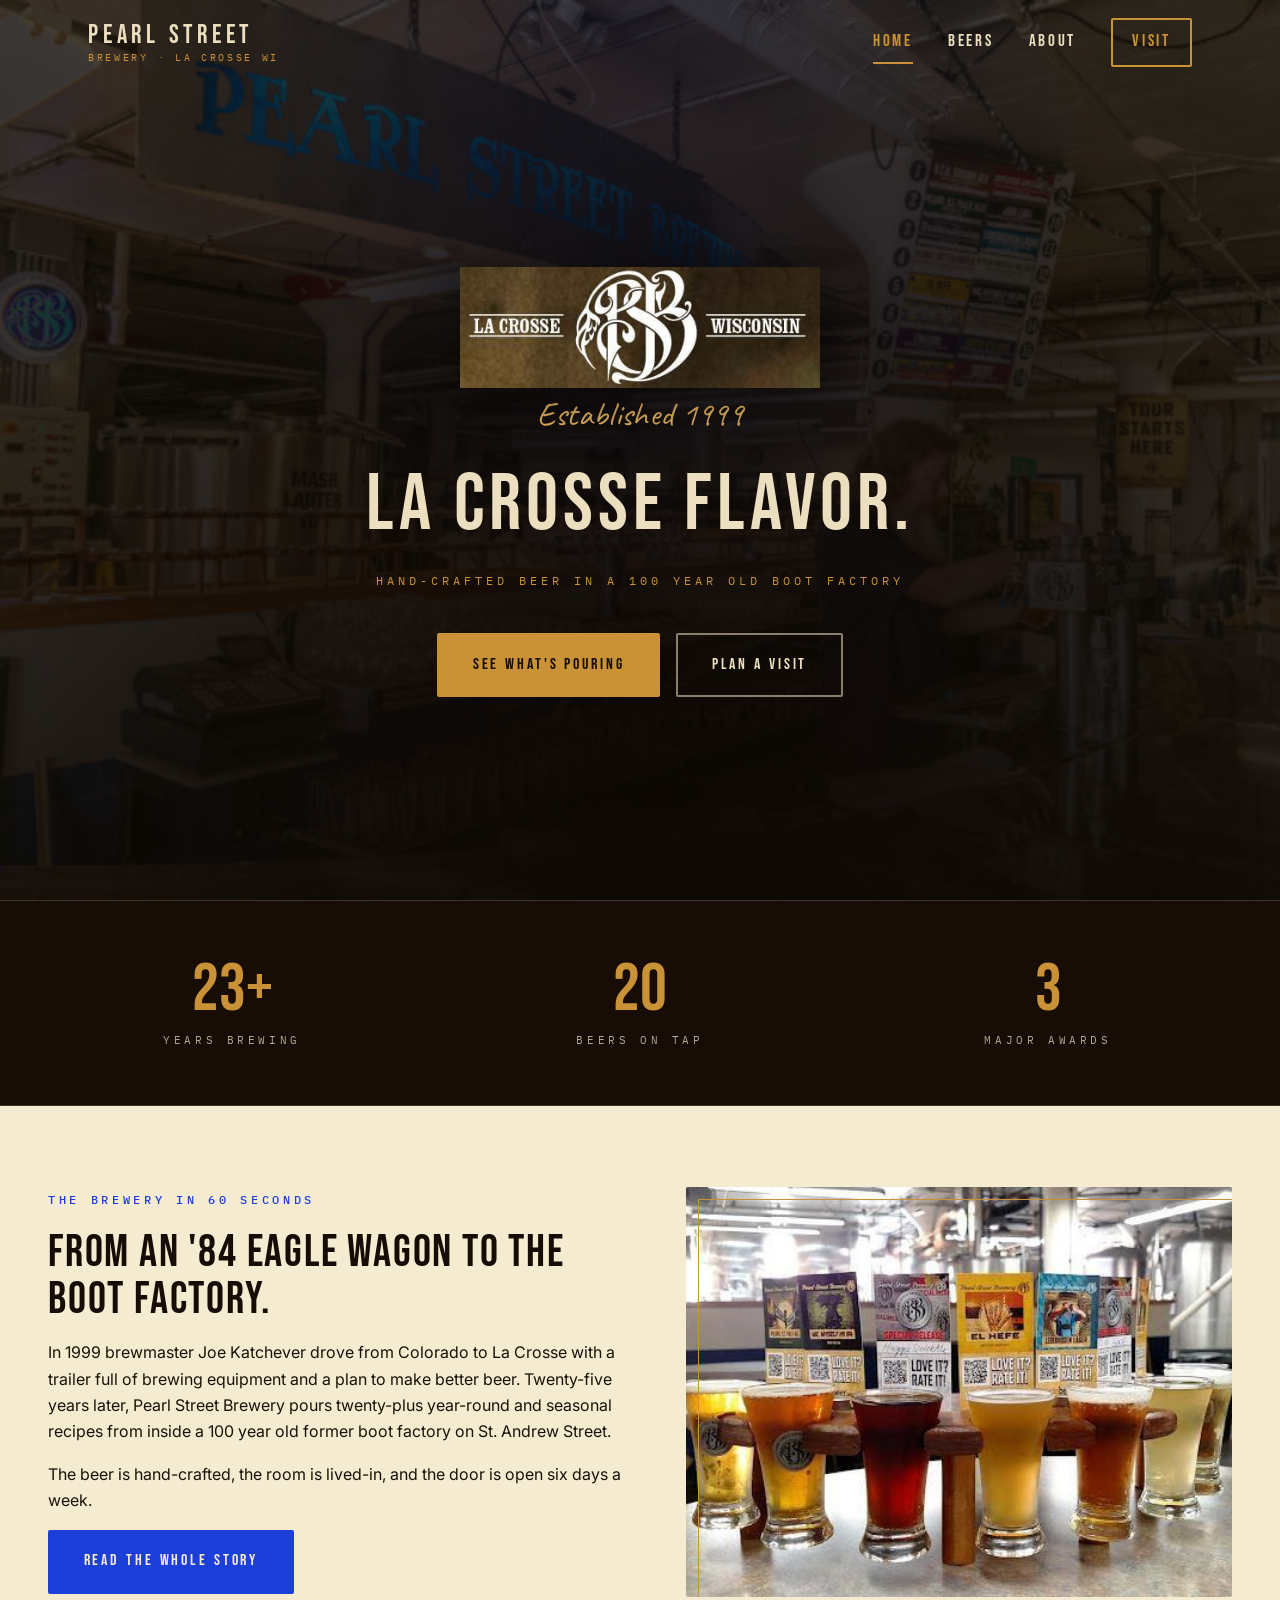
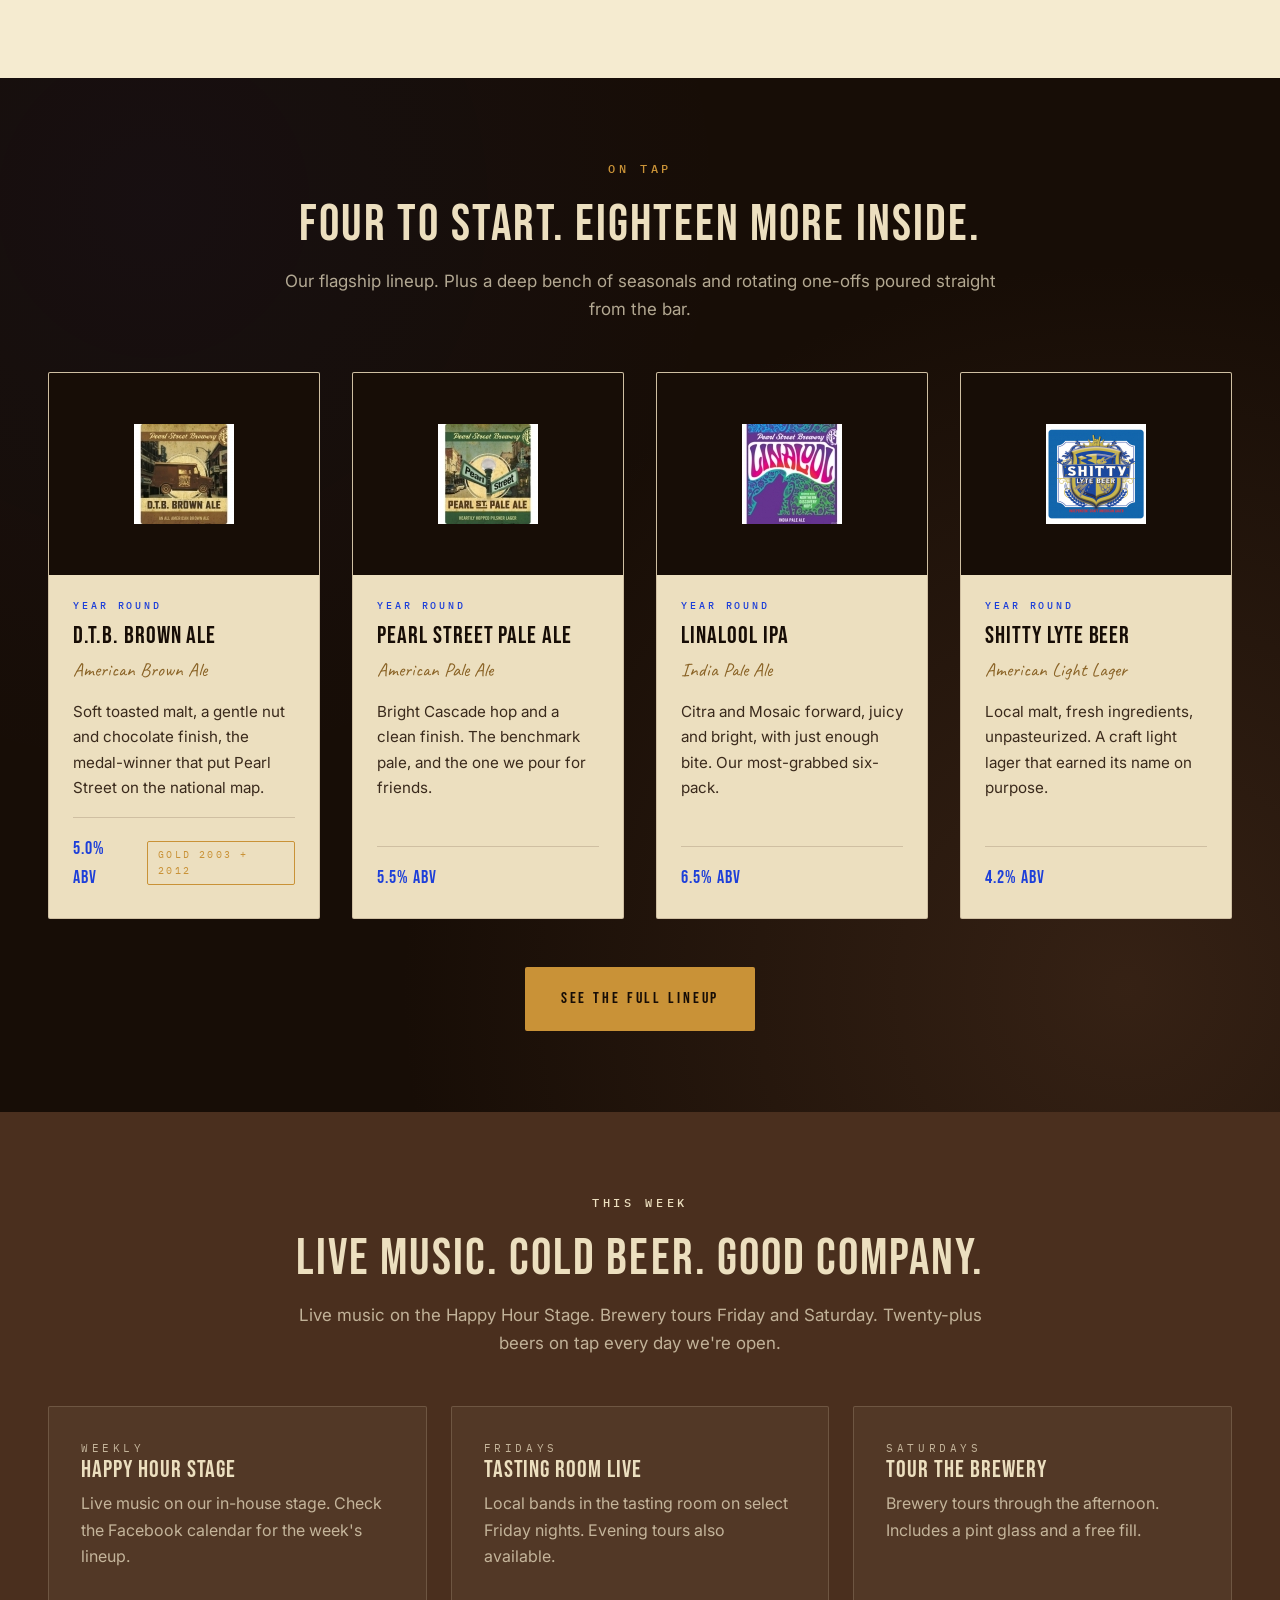
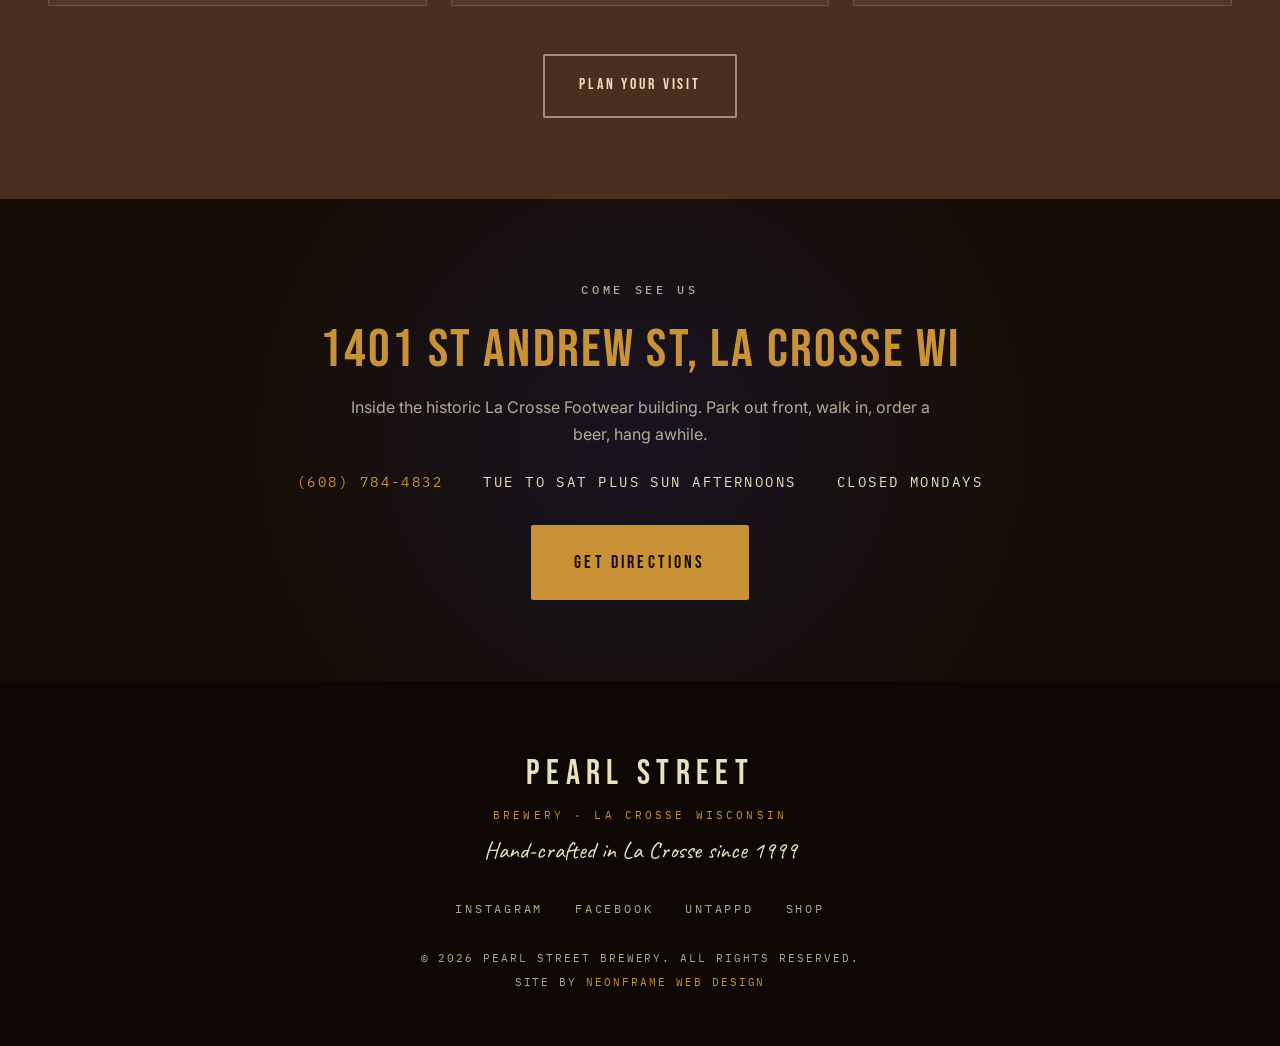
==== index.html @ a23fe626 "Initial commit: Pearl Street Brewery spec site Four page static site (Home, Beers, Visit, About) for" ====
<!DOCTYPE html>
<html lang="en">
<head>
<meta charset="UTF-8">
<meta name="viewport" content="width=device-width, initial-scale=1.0">
<title>Pearl Street Brewery, La Crosse Wisconsin Since 1999</title>
<meta name="description" content="Pearl Street Brewery in La Crosse, Wisconsin. Twenty-plus hand-crafted beers on tap inside a 100 year old boot factory. Tasting room open six days a week.">
<link rel="icon" type="image/jpeg" href="images/logo.jpg">
<link rel="preconnect" href="https://fonts.googleapis.com">
<link rel="preconnect" href="https://fonts.gstatic.com" crossorigin>
<link href="https://fonts.googleapis.com/css2?family=Bebas+Neue&family=Inter:wght@400;500;600;700&family=Caveat:wght@500;700&family=IBM+Plex+Mono:wght@400;500&display=swap" rel="stylesheet">
<link rel="stylesheet" href="style.css">
</head>
<body class="is-home">

<header class="nav" id="nav">
  <div class="nav__inner">
    <a href="index.html" class="nav__brand" aria-label="Pearl Street Brewery home">
      <span class="nav__wordmark">PEARL STREET</span>
      <span class="nav__tag">Brewery &middot; La Crosse WI</span>
    </a>
    <nav class="nav__links" id="navLinks">
      <a href="index.html" class="active">Home</a>
      <a href="beers.html">Beers</a>
      <a href="about.html">About</a>
      <a href="visit.html" class="nav__cta">Visit</a>
    </nav>
    <button class="nav__burger" id="navBurger" aria-label="Open menu" aria-expanded="false">
      <span></span><span></span><span></span>
    </button>
  </div>
</header>

<main>

<section class="hero" id="hero">
  <div class="hero__bg" style="background-image: url('images/exterior_boot_factory.jpg')" aria-hidden="true"></div>
  <div class="hero__inner">
    <div class="hero__brand">
      <img src="images/logo.jpg" alt="Pearl Street Brewery logo, La Crosse Wisconsin" class="hero__logo">
      <p class="hero__est script">Established 1999</p>
    </div>
    <h1 class="hero__headline">La Crosse Flavor.</h1>
    <p class="hero__sub">Hand-crafted beer in a 100 year old boot factory</p>
    <div class="hero__cta">
      <a href="beers.html" class="btn btn--amber">See What's Pouring</a>
      <a href="visit.html" class="btn btn--ghost">Plan a Visit</a>
    </div>
  </div>
</section>

<section class="stats">
  <div class="stats__inner">
    <div>
      <div class="stat__num" data-count="25" data-suffix="+">0</div>
      <p class="stat__label">Years Brewing</p>
    </div>
    <div>
      <div class="stat__num" data-count="22" data-suffix="">0</div>
      <p class="stat__label">Beers on Tap</p>
    </div>
    <div>
      <div class="stat__num" data-count="3" data-suffix="">0</div>
      <p class="stat__label">Major Awards</p>
    </div>
  </div>
</section>

<section class="section section--cream rise" id="story-teaser">
  <div class="section__inner">
    <div class="story">
      <div class="story__copy">
        <p class="eyebrow">The Brewery in 60 Seconds</p>
        <h2>From an '84 Eagle Wagon to the boot factory.</h2>
        <p>In 1999 brewmaster Joe Katchever drove from Colorado to La Crosse with a trailer full of brewing equipment and a plan to make better beer. Twenty-five years later, Pearl Street Brewery pours twenty-plus year-round and seasonal recipes from inside a 100 year old former boot factory on St. Andrew Street.</p>
        <p>The beer is hand-crafted, the room is lived-in, and the door is open six days a week.</p>
        <a href="about.html" class="btn btn--cobalt">Read the Whole Story</a>
      </div>
      <div class="story__photo">
        <img src="images/interior_taproom_3.jpg" alt="Inside the Pearl Street Brewery taproom" loading="lazy">
      </div>
    </div>
  </div>
</section>

<section class="section section--leather rise" id="featured-beers">
  <div class="section__inner">
    <div class="section__head">
      <p class="eyebrow eyebrow--amber">On Tap</p>
      <h2>Four to start. Eighteen more inside.</h2>
      <p class="section__lede">Our flagship lineup. Plus a deep bench of seasonals and rotating one-offs poured straight from the bar.</p>
    </div>
    <div class="beer-flight">

      <article class="beer">
        <div class="beer__img"><img src="images/beer_dtb_brown_ale.jpeg" alt="D.T.B. Brown Ale label" loading="lazy"></div>
        <div class="beer__body">
          <p class="beer__cat">Year Round</p>
          <h3>D.T.B. Brown Ale</h3>
          <p class="beer__style">American Brown Ale</p>
          <p class="beer__notes">Soft toasted malt, a gentle nut and chocolate finish, the medal-winner that put Pearl Street on the national map.</p>
          <div class="beer__foot">
            <span class="beer__abv">5.0% ABV</span>
            <span class="beer__badge">Gold 2003 + 2012</span>
          </div>
        </div>
      </article>

      <article class="beer">
        <div class="beer__img"><img src="images/beer_pearl_street_pale.jpeg" alt="Pearl Street Pale Ale label" loading="lazy"></div>
        <div class="beer__body">
          <p class="beer__cat">Year Round</p>
          <h3>Pearl Street Pale Ale</h3>
          <p class="beer__style">American Pale Ale</p>
          <p class="beer__notes">Bright Cascade hop and a clean finish. The benchmark pale, and the one we pour for friends.</p>
          <div class="beer__foot">
            <span class="beer__abv">5.5% ABV</span>
          </div>
        </div>
      </article>

      <article class="beer">
        <div class="beer__img"><img src="images/beer_linalool_ipa.jpeg" alt="Linalool IPA label" loading="lazy"></div>
        <div class="beer__body">
          <p class="beer__cat">Year Round</p>
          <h3>Linalool IPA</h3>
          <p class="beer__style">India Pale Ale</p>
          <p class="beer__notes">Citra and Mosaic forward, juicy and bright, with just enough bite. Our most-grabbed six-pack.</p>
          <div class="beer__foot">
            <span class="beer__abv">6.5% ABV</span>
          </div>
        </div>
      </article>

      <article class="beer">
        <div class="beer__img"><img src="images/beer_shitty_lyte.jpeg" alt="Shitty Lyte Beer label" loading="lazy"></div>
        <div class="beer__body">
          <p class="beer__cat">Year Round</p>
          <h3>Shitty Lyte Beer</h3>
          <p class="beer__style">American Light Lager</p>
          <p class="beer__notes">Local malt, fresh ingredients, unpasteurized. A craft light lager that earned its name on purpose.</p>
          <div class="beer__foot">
            <span class="beer__abv">4.2% ABV</span>
          </div>
        </div>
      </article>

    </div>
    <div style="text-align:center; margin-top: 3rem;">
      <a href="beers.html" class="btn btn--amber">See the Full Lineup</a>
    </div>
  </div>
</section>

<section class="section section--mid rise" id="this-week">
  <div class="section__inner">
    <div class="section__head">
      <p class="eyebrow eyebrow--cream">This Week</p>
      <h2>Live music. Cold beer. Good company.</h2>
      <p class="section__lede">Live music on the Happy Hour Stage. Brewery tours Friday and Saturday. Twenty-plus beers on tap every day we're open.</p>
    </div>
    <div class="week">
      <div class="week__card">
        <p class="week__day">Weekly</p>
        <h3>Happy Hour Stage</h3>
        <p>Live music on our in-house stage. Check the Facebook calendar for the week's lineup.</p>
      </div>
      <div class="week__card">
        <p class="week__day">Fridays</p>
        <h3>Tasting Room Live</h3>
        <p>Local bands in the tasting room on select Friday nights. Evening tours also available.</p>
      </div>
      <div class="week__card">
        <p class="week__day">Saturdays</p>
        <h3>Tour the Brewery</h3>
        <p>Brewery tours through the afternoon. Includes a pint glass and a free fill.</p>
      </div>
    </div>
    <div style="text-align:center; margin-top: 3rem;">
      <a href="visit.html" class="btn btn--ghost">Plan Your Visit</a>
    </div>
  </div>
</section>

<section class="visit-band rise" id="visit-teaser">
  <p class="eyebrow eyebrow--amber">Come See Us</p>
  <h2>1401 St Andrew St, La Crosse WI</h2>
  <p>Inside the historic La Crosse Footwear building. Park out front, walk in, order a beer, hang awhile.</p>
  <div class="visit-band__meta">
    <span><a href="tel:6087844832">(608) 784-4832</a></span>
    <span>Tue to Sat plus Sun afternoons</span>
    <span>Closed Mondays</span>
  </div>
  <a href="visit.html" class="btn btn--amber btn--lg">Get Directions</a>
</section>

</main>

<footer class="foot">
  <div class="foot__inner">
    <span class="foot__brand">PEARL STREET</span>
    <p class="foot__sub">Brewery &middot; La Crosse Wisconsin</p>
    <p class="foot__tag">Hand-crafted in La Crosse since 1999</p>
    <div class="foot__social">
      <a href="https://www.instagram.com/pearlstreetbrew/" target="_blank" rel="noopener">Instagram</a>
      <a href="https://www.facebook.com/pages/Pearl-Street-Brewery/2075615409382117" target="_blank" rel="noopener">Facebook</a>
      <a href="https://untappd.com/pearlstreetbrewery" target="_blank" rel="noopener">Untappd</a>
      <a href="https://pearl-street-brewery.myshopify.com/" target="_blank" rel="noopener">Shop</a>
    </div>
    <p class="foot__copy">&copy; 2026 Pearl Street Brewery. All rights reserved.</p>
    <p class="foot__credit">Site by <a href="https://neonframewebdesign.com" target="_blank" rel="noopener">NeonFrame Web Design</a></p>
  </div>
</footer>

<script src="main.js"></script>
</body>
</html>
---- style.css ----
/* ============================================================
   Pearl Street Brewery, La Crosse WI
   Palette pulled from logo + tap handle + neon sign:
   warm leather brown, antique cream, electric cobalt, whiskey amber
   ============================================================ */

:root {
  --leather: #2E1B0E;
  --leather-deep: #170D06;
  --leather-mid: #4A2F1E;
  --cream: #ECDFBF;
  --cream-soft: #F5EBD0;
  --cream-deep: #D9C99E;
  --cobalt: #1D3FD9;
  --cobalt-deep: #142B8A;
  --cobalt-bright: #3B5BE8;
  --amber: #C99237;
  --amber-bright: #E0B05E;
  --amber-dim: #8A6326;
  --ink: #1A1208;
  --ink-soft: #3A2A1C;
  --bone: #F0E5C8;
  --bone-dim: rgba(240, 229, 200, 0.72);
  --line: rgba(236, 223, 191, 0.18);

  --font-display: 'Bebas Neue', 'Oswald', Impact, sans-serif;
  --font-body: 'Inter', system-ui, -apple-system, sans-serif;
  --font-script: 'Caveat', 'Kaushan Script', cursive;
  --font-mono: 'IBM Plex Mono', ui-monospace, monospace;

  --max-w: 1200px;
  --gutter: clamp(1.25rem, 4vw, 3rem);
  --pad-y: clamp(4.5rem, 9vh, 7rem);
  --radius: 2px;

  --shadow-sm: 0 2px 12px rgba(0, 0, 0, 0.08);
  --shadow-md: 0 8px 32px rgba(0, 0, 0, 0.18);
  --shadow-lg: 0 18px 60px rgba(0, 0, 0, 0.32);
}

/* ---------- Reset ---------- */
*, *::before, *::after { box-sizing: border-box; }
html { scroll-behavior: smooth; }
body {
  margin: 0;
  font-family: var(--font-body);
  color: var(--ink);
  background: var(--cream-soft);
  line-height: 1.65;
  -webkit-font-smoothing: antialiased;
  -moz-osx-font-smoothing: grayscale;
  overflow-x: hidden;
}

img { max-width: 100%; height: auto; display: block; }

h1, h2, h3, h4 {
  font-family: var(--font-display);
  font-weight: 400;
  letter-spacing: 0.04em;
  line-height: 1.05;
  margin: 0 0 0.5em;
  text-transform: uppercase;
}
p { margin: 0 0 1em; }
a { color: inherit; text-decoration: none; }

/* ---------- Shared ---------- */
.eyebrow {
  font-family: var(--font-mono);
  font-size: 0.72rem;
  text-transform: uppercase;
  letter-spacing: 0.32em;
  color: var(--cobalt);
  margin: 0 0 1.25rem;
  font-weight: 500;
}
.eyebrow--cream { color: var(--cream); }
.eyebrow--amber { color: var(--amber); }

.script {
  font-family: var(--font-script);
  text-transform: none;
  letter-spacing: 0.01em;
  line-height: 1;
}

.btn {
  display: inline-block;
  font-family: var(--font-display);
  font-size: 1rem;
  font-weight: 400;
  text-transform: uppercase;
  letter-spacing: 0.18em;
  padding: 1.05rem 2.1rem;
  border-radius: var(--radius);
  border: 2px solid transparent;
  cursor: pointer;
  transition: transform 0.25s ease, background 0.25s ease, color 0.25s ease, border-color 0.25s ease, box-shadow 0.25s ease;
  white-space: nowrap;
}
.btn--cobalt {
  background: var(--cobalt);
  color: var(--cream-soft);
  border-color: var(--cobalt);
}
.btn--cobalt:hover {
  background: var(--cobalt-bright);
  border-color: var(--cobalt-bright);
  transform: translateY(-2px);
  box-shadow: 0 10px 24px rgba(29, 63, 217, 0.32);
}
.btn--amber {
  background: var(--amber);
  color: var(--leather-deep);
  border-color: var(--amber);
}
.btn--amber:hover {
  background: var(--amber-bright);
  border-color: var(--amber-bright);
  transform: translateY(-2px);
  box-shadow: 0 10px 24px rgba(201, 146, 55, 0.36);
}
.btn--ghost {
  background: transparent;
  color: var(--cream);
  border-color: rgba(236, 223, 191, 0.55);
}
.btn--ghost:hover {
  border-color: var(--cream);
  background: rgba(236, 223, 191, 0.08);
  color: var(--cream-soft);
  transform: translateY(-2px);
}
.btn--lg { padding: 1.3rem 2.6rem; font-size: 1.1rem; }

.rise {
  opacity: 0;
  transform: translateY(28px);
  transition: opacity 0.9s ease, transform 0.9s ease;
}
.rise.visible {
  opacity: 1;
  transform: translateY(0);
}

/* ---------- Nav ---------- */
.nav {
  position: fixed;
  top: 0;
  left: 0;
  right: 0;
  z-index: 60;
  padding: 1.1rem 0;
  transition: background 0.35s ease, padding 0.35s ease, box-shadow 0.35s ease, backdrop-filter 0.35s ease;
}
.nav__inner {
  max-width: var(--max-w);
  margin: 0 auto;
  padding: 0 var(--gutter);
  display: flex;
  align-items: center;
  justify-content: space-between;
  gap: 1.5rem;
}
.nav__brand {
  display: flex;
  flex-direction: column;
  line-height: 1;
  color: var(--cream);
}
.nav__wordmark {
  font-family: var(--font-display);
  font-size: 1.65rem;
  letter-spacing: 0.18em;
  color: var(--cream);
}
.nav__tag {
  font-family: var(--font-mono);
  font-size: 0.6rem;
  letter-spacing: 0.28em;
  text-transform: uppercase;
  margin-top: 4px;
  color: var(--amber);
}
.nav__links {
  display: flex;
  gap: 2.2rem;
  align-items: center;
}
.nav__links a {
  font-family: var(--font-display);
  font-size: 1.05rem;
  letter-spacing: 0.16em;
  text-transform: uppercase;
  color: var(--cream);
  position: relative;
  padding: 0.25rem 0;
  transition: color 0.25s ease;
}
.nav__links a::after {
  content: '';
  position: absolute;
  left: 0; right: 0; bottom: -4px;
  height: 2px;
  background: var(--amber);
  transform: scaleX(0);
  transform-origin: left;
  transition: transform 0.3s ease;
}
.nav__links a:hover,
.nav__links a.active {
  color: var(--amber);
}
.nav__links a:hover::after,
.nav__links a.active::after {
  transform: scaleX(1);
}
.nav__cta {
  padding: 0.55rem 1.2rem !important;
  border: 2px solid var(--amber);
  border-radius: var(--radius);
  color: var(--amber) !important;
}
.nav__cta::after { display: none !important; }
.nav__cta:hover {
  background: var(--amber);
  color: var(--leather-deep) !important;
}

.nav--scrolled {
  background: rgba(23, 13, 6, 0.94);
  backdrop-filter: blur(10px);
  -webkit-backdrop-filter: blur(10px);
  box-shadow: 0 2px 20px rgba(0, 0, 0, 0.32);
  padding: 0.7rem 0;
}

.nav__burger {
  display: none;
  background: none;
  border: none;
  width: 40px;
  height: 40px;
  cursor: pointer;
  padding: 8px;
  position: relative;
}
.nav__burger span {
  display: block;
  width: 24px;
  height: 2px;
  background: var(--cream);
  margin: 5px auto;
  transition: transform 0.3s ease, opacity 0.25s ease, background 0.25s ease;
}
.nav__burger.open span:nth-child(1) { transform: translateY(7px) rotate(45deg); background: var(--amber); }
.nav__burger.open span:nth-child(2) { opacity: 0; }
.nav__burger.open span:nth-child(3) { transform: translateY(-7px) rotate(-45deg); background: var(--amber); }

/* ---------- Hero ---------- */
.hero {
  position: relative;
  min-height: 100vh;
  display: flex;
  align-items: center;
  justify-content: center;
  padding: 8rem var(--gutter) 4rem;
  color: var(--cream);
  text-align: center;
  overflow: hidden;
}
.hero__bg {
  position: absolute;
  inset: 0;
  z-index: 0;
  background-position: center;
  background-size: cover;
  filter: brightness(0.55) saturate(1.1);
}
.hero__bg::after {
  content: '';
  position: absolute;
  inset: 0;
  background:
    radial-gradient(ellipse at top, rgba(29, 63, 217, 0.18), transparent 50%),
    radial-gradient(ellipse at bottom, rgba(23, 13, 6, 0.92), transparent 70%),
    linear-gradient(180deg, rgba(23,13,6,0.55) 0%, rgba(23,13,6,0.85) 100%);
}
.hero__inner {
  position: relative;
  z-index: 2;
  max-width: 880px;
  display: flex;
  flex-direction: column;
  align-items: center;
  gap: 1.4rem;
}
.hero__brand {
  display: flex;
  flex-direction: column;
  align-items: center;
  gap: 0.6rem;
  margin-bottom: 0.6rem;
}
.hero__logo {
  width: clamp(220px, 32vw, 360px);
  height: auto;
  filter: drop-shadow(0 8px 28px rgba(0, 0, 0, 0.55));
}
.hero__est {
  font-family: var(--font-script);
  font-size: clamp(1.5rem, 3vw, 2.1rem);
  color: var(--amber-bright);
  margin: 0;
}
.hero__headline {
  font-size: clamp(2.6rem, 6.5vw, 5rem);
  margin: 0;
  letter-spacing: 0.06em;
}
.hero__sub {
  font-family: var(--font-mono);
  font-size: 0.78rem;
  letter-spacing: 0.32em;
  text-transform: uppercase;
  color: var(--amber);
  margin: 0;
}
.hero__cta {
  display: flex;
  gap: 1rem;
  flex-wrap: wrap;
  justify-content: center;
  margin-top: 1.25rem;
}

.hero--compact { min-height: 62vh; padding-top: 9rem; }
.hero--compact .hero__headline { font-size: clamp(2.2rem, 5vw, 3.8rem); }

/* ---------- Strip Stats ---------- */
.stats {
  background: var(--leather-deep);
  color: var(--cream);
  padding: 3.5rem var(--gutter);
  border-top: 1px solid var(--line);
  border-bottom: 1px solid var(--line);
}
.stats__inner {
  max-width: var(--max-w);
  margin: 0 auto;
  display: grid;
  grid-template-columns: 1fr;
  gap: 2.5rem;
  text-align: center;
}
.stat__num {
  font-family: var(--font-display);
  font-size: clamp(3rem, 6vw, 4.2rem);
  color: var(--amber);
  line-height: 1;
  margin-bottom: 0.4rem;
}
.stat__label {
  font-family: var(--font-mono);
  font-size: 0.7rem;
  letter-spacing: 0.32em;
  text-transform: uppercase;
  color: var(--bone-dim);
  margin: 0;
}

/* ---------- Section bands ---------- */
.section {
  padding: var(--pad-y) var(--gutter);
}
.section--cream { background: var(--cream-soft); color: var(--ink); }
.section--leather {
  background: var(--leather-deep);
  color: var(--cream);
  background-image:
    radial-gradient(circle at 12% 12%, rgba(29, 63, 217, 0.05), transparent 40%),
    radial-gradient(circle at 88% 88%, rgba(74, 47, 30, 0.6), transparent 50%);
}
.section--mid {
  background: var(--leather-mid);
  color: var(--cream);
}
.section__inner {
  max-width: var(--max-w);
  margin: 0 auto;
}
.section__head {
  max-width: 720px;
  margin: 0 auto 3rem;
  text-align: center;
}
.section__head h2 {
  font-size: clamp(2.2rem, 5vw, 3.2rem);
  margin-bottom: 1rem;
}
.section--cream .section__head h2 { color: var(--leather-deep); }
.section--leather .section__head h2,
.section--mid .section__head h2 { color: var(--cream); }
.section__lede {
  font-size: 1.06rem;
}
.section--leather .section__lede,
.section--mid .section__lede { color: var(--bone-dim); }
.section--cream .section__lede { color: var(--ink-soft); }

/* ---------- Story split ---------- */
.story {
  display: grid;
  grid-template-columns: 1fr;
  gap: 2.5rem;
  align-items: center;
}
.story__copy h2 {
  font-size: clamp(2rem, 4.5vw, 2.8rem);
  color: var(--leather-deep);
  margin-bottom: 1rem;
}
.story__photo {
  position: relative;
  overflow: hidden;
  border-radius: var(--radius);
  aspect-ratio: 4 / 3;
}
.story__photo img {
  width: 100%;
  height: 100%;
  object-fit: cover;
}
.story__photo::after {
  content: '';
  position: absolute;
  inset: 0;
  border: 1px solid var(--amber);
  pointer-events: none;
  transform: translate(12px, 12px);
  transition: transform 0.4s ease;
}
.story__photo:hover::after { transform: translate(8px, 8px); }

/* ---------- Featured beer cards ---------- */
.beer-flight {
  display: grid;
  grid-template-columns: 1fr;
  gap: 1.5rem;
}
.beer {
  background: var(--cream);
  border: 1px solid rgba(74, 47, 30, 0.18);
  border-radius: var(--radius);
  overflow: hidden;
  transition: transform 0.35s ease, border-color 0.35s ease, box-shadow 0.35s ease;
  display: flex;
  flex-direction: column;
}
.beer:hover {
  transform: translateY(-4px);
  border-color: var(--cobalt);
  box-shadow: var(--shadow-md);
}
.beer__img {
  aspect-ratio: 4 / 3;
  background: var(--leather-deep);
  overflow: hidden;
  display: flex;
  align-items: center;
  justify-content: center;
}
.beer__img img {
  max-width: 70%;
  max-height: 90%;
  object-fit: contain;
}
.beer--photo .beer__img img {
  max-width: none;
  max-height: none;
  width: 100%;
  height: 100%;
  object-fit: cover;
}
.beer__body {
  padding: 1.4rem 1.5rem 1.6rem;
  display: flex;
  flex-direction: column;
  flex: 1;
}
.beer__cat {
  font-family: var(--font-mono);
  font-size: 0.65rem;
  letter-spacing: 0.28em;
  text-transform: uppercase;
  color: var(--cobalt);
  margin: 0 0 0.5rem;
  font-weight: 500;
}
.beer h3 {
  font-size: 1.5rem;
  margin: 0 0 0.45rem;
  color: var(--leather-deep);
  letter-spacing: 0.04em;
}
.beer__style {
  font-family: var(--font-script);
  font-size: 1.2rem;
  color: var(--amber-dim);
  margin: 0 0 0.8rem;
  text-transform: none;
  letter-spacing: 0;
}
.beer__notes {
  font-size: 0.95rem;
  color: var(--ink-soft);
  margin-bottom: 1.1rem;
  flex: 1;
}
.beer__foot {
  display: flex;
  align-items: center;
  justify-content: space-between;
  gap: 1rem;
  padding-top: 1rem;
  border-top: 1px solid rgba(74, 47, 30, 0.18);
}
.beer__abv {
  font-family: var(--font-display);
  font-size: 1.1rem;
  color: var(--cobalt);
  letter-spacing: 0.06em;
}
.beer__badge {
  display: inline-flex;
  align-items: center;
  gap: 0.4rem;
  font-family: var(--font-mono);
  font-size: 0.62rem;
  letter-spacing: 0.22em;
  text-transform: uppercase;
  color: var(--amber);
  border: 1px solid var(--amber);
  padding: 0.3rem 0.65rem;
  border-radius: var(--radius);
}

/* ---------- Filter pills ---------- */
.filters {
  display: flex;
  gap: 0.6rem;
  justify-content: center;
  flex-wrap: wrap;
  margin: 0 0 3rem;
}
.filter-pill {
  font-family: var(--font-display);
  font-size: 0.95rem;
  letter-spacing: 0.16em;
  text-transform: uppercase;
  padding: 0.55rem 1.15rem;
  background: transparent;
  color: var(--leather-deep);
  border: 1.5px solid rgba(74, 47, 30, 0.32);
  border-radius: 999px;
  cursor: pointer;
  transition: background 0.2s ease, color 0.2s ease, border-color 0.2s ease;
}
.filter-pill:hover {
  border-color: var(--cobalt);
  color: var(--cobalt);
}
.filter-pill.active {
  background: var(--cobalt);
  color: var(--cream-soft);
  border-color: var(--cobalt);
}
.beer.is-hidden { display: none; }

/* ---------- This Week / Events strip ---------- */
.week {
  display: grid;
  grid-template-columns: 1fr;
  gap: 1.5rem;
}
.week__card {
  background: rgba(236, 223, 191, 0.05);
  border: 1px solid var(--line);
  padding: 2rem 2rem 2.2rem;
  border-radius: var(--radius);
  transition: border-color 0.3s ease, transform 0.3s ease;
}
.week__card:hover { border-color: var(--amber); transform: translateY(-3px); }
.week__day {
  font-family: var(--font-mono);
  font-size: 0.7rem;
  letter-spacing: 0.32em;
  text-transform: uppercase;
  color: var(--amber);
  margin: 0 0 0.5rem;
}
.week__card h3 {
  font-size: 1.5rem;
  color: var(--cream);
  margin-bottom: 0.5rem;
}
.week__card p { color: var(--bone-dim); margin: 0; }

/* ---------- Hours grid ---------- */
.hours {
  background: var(--leather-deep);
  color: var(--cream);
  padding: 2.5rem 2rem;
  border-radius: var(--radius);
  border: 1px solid var(--line);
}
.hours h3 {
  color: var(--amber);
  font-size: 1.6rem;
  margin-bottom: 1.5rem;
  text-align: center;
}
.hours__grid {
  display: grid;
  grid-template-columns: 1fr 1fr;
  gap: 0.6rem 2rem;
}
.hours__row {
  display: contents;
}
.hours__day {
  font-family: var(--font-mono);
  font-size: 0.78rem;
  letter-spacing: 0.22em;
  text-transform: uppercase;
  color: var(--bone-dim);
}
.hours__time {
  text-align: right;
  font-family: var(--font-display);
  font-size: 1.05rem;
  color: var(--cream);
  letter-spacing: 0.05em;
}
.hours__row--closed .hours__time { color: var(--amber-dim); font-style: italic; }

/* ---------- Tour card ---------- */
.tour {
  background: var(--cream);
  border: 1px solid rgba(74, 47, 30, 0.2);
  padding: 2.5rem 2rem;
  border-radius: var(--radius);
  text-align: center;
}
.tour h3 {
  color: var(--cobalt);
  font-size: 1.8rem;
  margin-bottom: 0.5rem;
}
.tour__price {
  font-family: var(--font-display);
  font-size: 2.4rem;
  color: var(--leather-deep);
  margin: 0.5rem 0;
}
.tour__list {
  list-style: none;
  padding: 0;
  margin: 1.5rem 0 2rem;
  display: flex;
  flex-direction: column;
  gap: 0.5rem;
  text-align: left;
}
.tour__list li {
  position: relative;
  padding-left: 1.4rem;
  font-size: 0.95rem;
  color: var(--ink-soft);
}
.tour__list li::before {
  content: '';
  position: absolute;
  left: 0;
  top: 0.55rem;
  width: 8px;
  height: 8px;
  background: var(--cobalt);
  border-radius: 50%;
}

/* ---------- Map block ---------- */
.map {
  background: var(--leather-deep);
  padding: 0;
  overflow: hidden;
}
.map__inner {
  display: grid;
  grid-template-columns: 1fr;
  align-items: stretch;
  min-height: 420px;
}
.map__copy {
  padding: 3rem var(--gutter);
  color: var(--cream);
  display: flex;
  flex-direction: column;
  justify-content: center;
  background-image:
    radial-gradient(circle at 10% 10%, rgba(29, 63, 217, 0.08), transparent 50%);
}
.map__copy h2 {
  color: var(--cream);
  font-size: clamp(2rem, 4vw, 2.6rem);
  margin-bottom: 1rem;
}
.map__copy p { color: var(--bone-dim); }
.map__details {
  margin: 1.5rem 0 1.75rem;
  font-family: var(--font-mono);
  font-size: 0.92rem;
  line-height: 1.85;
  color: var(--cream);
}
.map__details a { color: var(--amber); }
.map__details a:hover { color: var(--amber-bright); }
.map__embed {
  background: var(--leather-deep);
  position: relative;
  min-height: 380px;
}
.map__embed iframe {
  width: 100%;
  height: 100%;
  border: 0;
  display: block;
  filter: grayscale(0.4) contrast(1.1);
}

/* ---------- Award strip ---------- */
.awards {
  display: grid;
  grid-template-columns: 1fr;
  gap: 1.5rem;
  text-align: center;
}
.award {
  background: var(--leather-deep);
  color: var(--cream);
  border: 1px solid var(--amber);
  padding: 2.5rem 2rem;
  border-radius: var(--radius);
}
.award__year {
  font-family: var(--font-display);
  font-size: 2.4rem;
  color: var(--amber);
  letter-spacing: 0.06em;
  line-height: 1;
  margin-bottom: 0.6rem;
}
.award h3 {
  color: var(--cream);
  font-size: 1.2rem;
  margin-bottom: 0.4rem;
}
.award p {
  font-family: var(--font-mono);
  font-size: 0.78rem;
  letter-spacing: 0.18em;
  text-transform: uppercase;
  color: var(--bone-dim);
  margin: 0;
}

/* ---------- Crew cards ---------- */
.crew {
  display: grid;
  grid-template-columns: 1fr;
  gap: 2rem;
}
.crew__card {
  background: var(--cream);
  border: 1px solid rgba(74, 47, 30, 0.18);
  padding: 2rem;
  border-radius: var(--radius);
}
.crew__card.is-placeholder {
  background: transparent;
  border: 1.5px dashed rgba(74, 47, 30, 0.4);
  text-align: center;
  display: flex;
  flex-direction: column;
  align-items: center;
  justify-content: center;
  min-height: 200px;
}
.crew__role {
  font-family: var(--font-mono);
  font-size: 0.68rem;
  letter-spacing: 0.32em;
  text-transform: uppercase;
  color: var(--cobalt);
  margin: 0 0 0.5rem;
}
.crew__card h3 {
  font-size: 1.4rem;
  color: var(--leather-deep);
}
.crew__card p { color: var(--ink-soft); margin-bottom: 0; }
.tbd {
  font-family: var(--font-mono);
  font-size: 0.78rem;
  letter-spacing: 0.18em;
  color: var(--cobalt);
}

/* ---------- Visit footer band ---------- */
.visit-band {
  background: var(--leather-deep);
  color: var(--cream);
  padding: var(--pad-y) var(--gutter);
  text-align: center;
  background-image:
    radial-gradient(circle at center, rgba(29, 63, 217, 0.12), transparent 60%);
}
.visit-band h2 {
  font-size: clamp(2.4rem, 5vw, 3.4rem);
  color: var(--amber);
  margin-bottom: 1rem;
}
.visit-band p {
  color: var(--bone-dim);
  max-width: 580px;
  margin: 0 auto 1.4rem;
}
.visit-band__meta {
  display: flex;
  flex-wrap: wrap;
  gap: 1rem 2.5rem;
  justify-content: center;
  margin: 1.5rem 0 2rem;
  font-family: var(--font-mono);
  font-size: 0.85rem;
  letter-spacing: 0.18em;
  text-transform: uppercase;
  color: var(--cream);
}
.visit-band__meta a { color: var(--amber); }

/* ---------- Footer ---------- */
.foot {
  background: #0e0703;
  color: var(--bone-dim);
  padding: 4rem var(--gutter) 3rem;
  text-align: center;
}
.foot__inner {
  max-width: 720px;
  margin: 0 auto;
}
.foot__brand {
  font-family: var(--font-display);
  font-size: 2.2rem;
  letter-spacing: 0.18em;
  color: var(--cream);
  display: inline-block;
  margin-bottom: 0.2rem;
}
.foot__sub {
  font-family: var(--font-mono);
  font-size: 0.7rem;
  letter-spacing: 0.28em;
  text-transform: uppercase;
  color: var(--amber);
  margin: 0 0 0.4rem;
}
.foot__tag {
  font-family: var(--font-script);
  font-size: 1.5rem;
  color: var(--cream);
  margin-bottom: 1.75rem;
}
.foot__social {
  display: flex;
  gap: 2rem;
  justify-content: center;
  margin-bottom: 2rem;
}
.foot__social a {
  font-family: var(--font-mono);
  font-size: 0.72rem;
  letter-spacing: 0.24em;
  text-transform: uppercase;
  color: var(--bone-dim);
  transition: color 0.25s ease;
}
.foot__social a:hover { color: var(--amber); }
.foot__copy, .foot__credit {
  font-family: var(--font-mono);
  font-size: 0.68rem;
  letter-spacing: 0.18em;
  text-transform: uppercase;
  margin: 0.4rem 0;
}
.foot__credit a {
  color: var(--amber);
  transition: color 0.25s ease;
}
.foot__credit a:hover { color: var(--amber-bright); }

/* ---------- Responsive ---------- */
@media (min-width: 640px) {
  .stats__inner { grid-template-columns: repeat(3, 1fr); }
  .beer-flight { grid-template-columns: repeat(2, 1fr); gap: 2rem; }
  .week { grid-template-columns: repeat(2, 1fr); }
  .awards { grid-template-columns: repeat(3, 1fr); }
  .crew { grid-template-columns: repeat(2, 1fr); }
}

@media (min-width: 880px) {
  .story { grid-template-columns: 1.05fr 1fr; gap: 4rem; }
  .story.story--reverse > :first-child { order: 2; }
  .map__inner { grid-template-columns: 1fr 1.2fr; }
  .map__copy { padding: 4rem; }
  .week { grid-template-columns: repeat(3, 1fr); }
  .crew { grid-template-columns: repeat(3, 1fr); }
}

@media (min-width: 1024px) {
  .beer-flight { grid-template-columns: repeat(4, 1fr); }
}

/* Mobile nav */
@media (max-width: 879px) {
  .nav__burger { display: block; }
  .nav__links {
    position: fixed;
    top: 0; right: 0; bottom: 0;
    width: min(86vw, 340px);
    background: var(--leather-deep);
    flex-direction: column;
    gap: 2rem;
    padding: 6rem 2rem 2rem;
    transform: translateX(100%);
    transition: transform 0.4s ease;
    box-shadow: var(--shadow-lg);
    align-items: flex-start;
  }
  .nav__links.open { transform: translateX(0); }
  .nav__links a { font-size: 1.3rem; }
  .nav__cta { align-self: stretch; text-align: center; }
}

@media (max-width: 520px) {
  .hero__cta { flex-direction: column; width: 100%; }
  .hero__cta .btn { width: 100%; }
}

@media (prefers-reduced-motion: reduce) {
  *, *::before, *::after {
    animation-duration: 0.01ms !important;
    animation-iteration-count: 1 !important;
    transition-duration: 0.01ms !important;
  }
  .rise { opacity: 1; transform: none; }
}
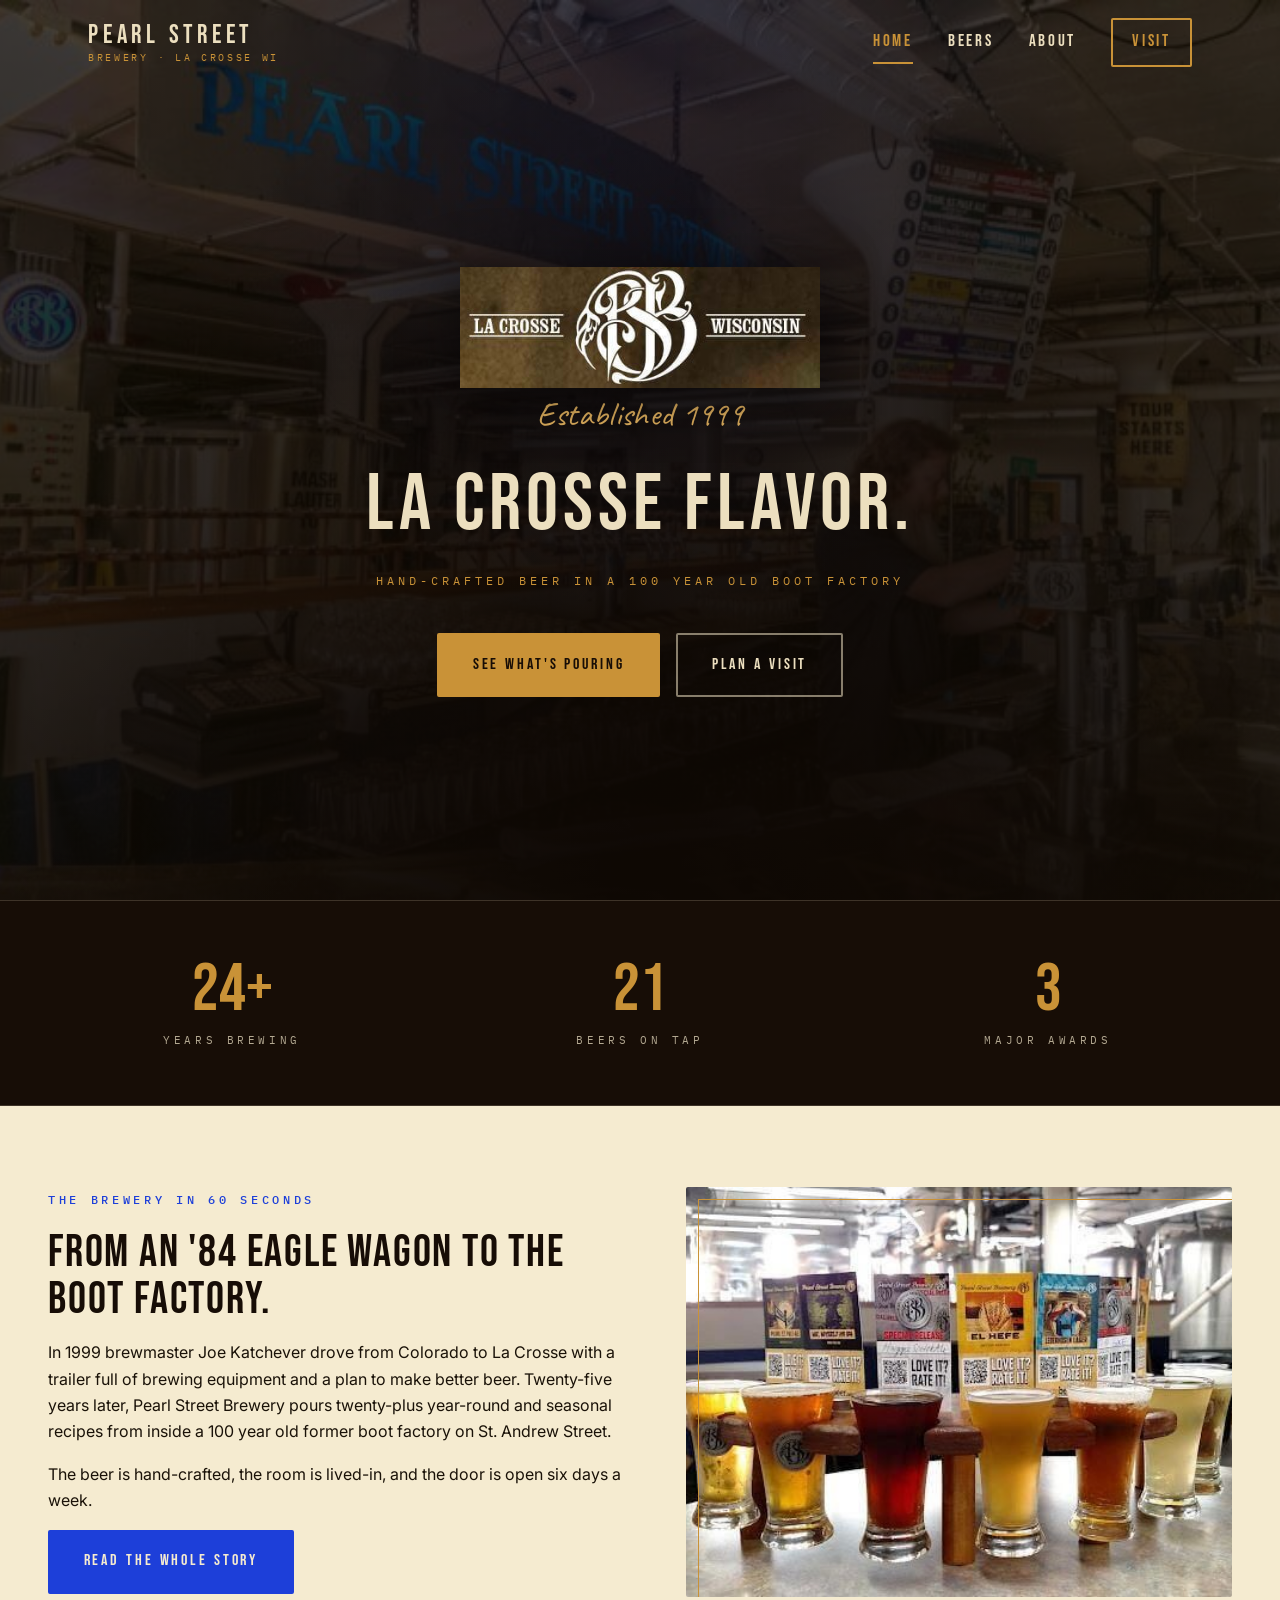
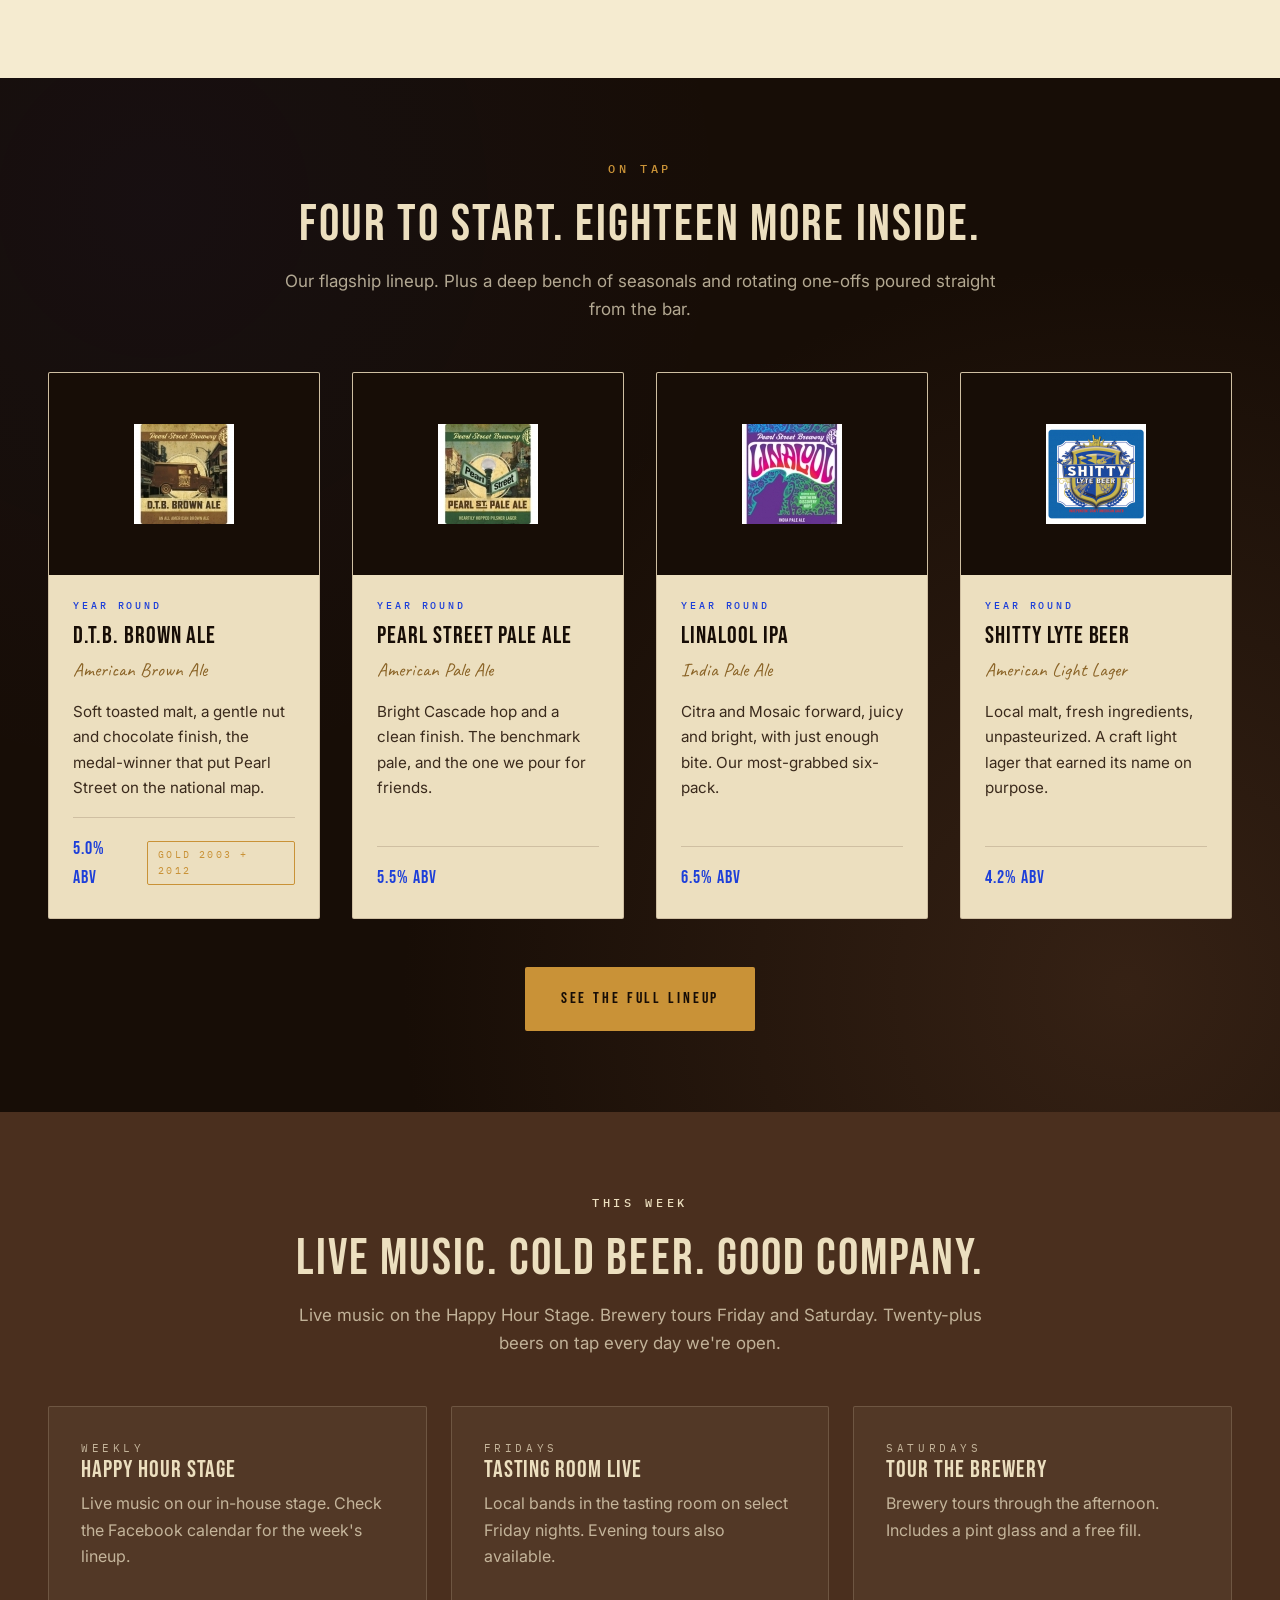
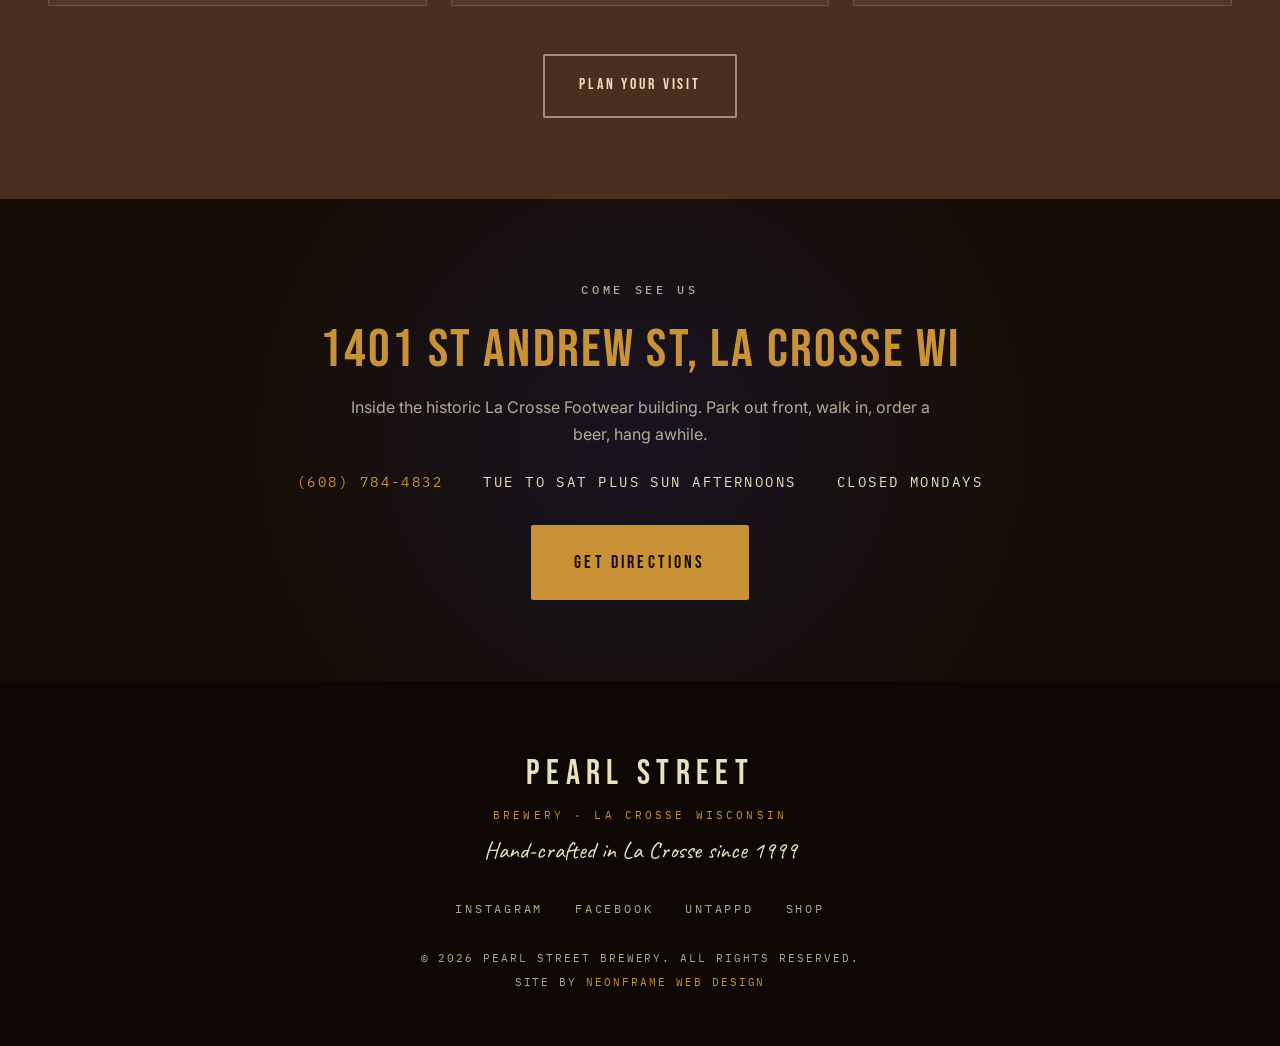
==== commit b852920d: "Perf: compress hero image, add dimensions and preload hints - beer_taps.jpg (mobile hero LCP): 525KB" ====
--- a/index.html
+++ b/index.html
@@ -6,6 +6,7 @@
 <title>Pearl Street Brewery, La Crosse Wisconsin Since 1999</title>
 <meta name="description" content="Pearl Street Brewery in La Crosse, Wisconsin. Twenty-plus hand-crafted beers on tap inside a 100 year old boot factory. Tasting room open six days a week.">
 <link rel="icon" type="image/jpeg" href="images/logo.jpg">
+<link rel="preload" as="image" href="images/exterior_boot_factory.jpg" fetchpriority="high">
 <link rel="preconnect" href="https://fonts.googleapis.com">
 <link rel="preconnect" href="https://fonts.gstatic.com" crossorigin>
 <link href="https://fonts.googleapis.com/css2?family=Bebas+Neue&family=Inter:wght@400;500;600;700&family=Caveat:wght@500;700&family=IBM+Plex+Mono:wght@400;500&display=swap" rel="stylesheet">
@@ -37,7 +38,7 @@
   <div class="hero__bg" style="background-image: url('images/exterior_boot_factory.jpg')" aria-hidden="true"></div>
   <div class="hero__inner">
     <div class="hero__brand">
-      <img src="images/logo.jpg" alt="Pearl Street Brewery logo, La Crosse Wisconsin" class="hero__logo">
+      <img width="419" height="141" src="images/logo.jpg" alt="Pearl Street Brewery logo, La Crosse Wisconsin" class="hero__logo">
       <p class="hero__est script">Established 1999</p>
     </div>
     <h1 class="hero__headline">La Crosse Flavor.</h1>
@@ -77,7 +78,7 @@
         <a href="about.html" class="btn btn--cobalt">Read the Whole Story</a>
       </div>
       <div class="story__photo">
-        <img src="images/interior_taproom_3.jpg" alt="Inside the Pearl Street Brewery taproom" loading="lazy">
+        <img width="489" height="343" src="images/interior_taproom_3.jpg" alt="Inside the Pearl Street Brewery taproom" loading="lazy">
       </div>
     </div>
   </div>
@@ -93,7 +94,7 @@
     <div class="beer-flight">
 
       <article class="beer">
-        <div class="beer__img"><img src="images/beer_dtb_brown_ale.jpeg" alt="D.T.B. Brown Ale label" loading="lazy"></div>
+        <div class="beer__img"><img width="100" height="100" src="images/beer_dtb_brown_ale.jpeg" alt="D.T.B. Brown Ale label" loading="lazy"></div>
         <div class="beer__body">
           <p class="beer__cat">Year Round</p>
           <h3>D.T.B. Brown Ale</h3>
@@ -107,7 +108,7 @@
       </article>
 
       <article class="beer">
-        <div class="beer__img"><img src="images/beer_pearl_street_pale.jpeg" alt="Pearl Street Pale Ale label" loading="lazy"></div>
+        <div class="beer__img"><img width="100" height="100" src="images/beer_pearl_street_pale.jpeg" alt="Pearl Street Pale Ale label" loading="lazy"></div>
         <div class="beer__body">
           <p class="beer__cat">Year Round</p>
           <h3>Pearl Street Pale Ale</h3>
@@ -120,7 +121,7 @@
       </article>
 
       <article class="beer">
-        <div class="beer__img"><img src="images/beer_linalool_ipa.jpeg" alt="Linalool IPA label" loading="lazy"></div>
+        <div class="beer__img"><img width="100" height="100" src="images/beer_linalool_ipa.jpeg" alt="Linalool IPA label" loading="lazy"></div>
         <div class="beer__body">
           <p class="beer__cat">Year Round</p>
           <h3>Linalool IPA</h3>
@@ -133,7 +134,7 @@
       </article>
 
       <article class="beer">
-        <div class="beer__img"><img src="images/beer_shitty_lyte.jpeg" alt="Shitty Lyte Beer label" loading="lazy"></div>
+        <div class="beer__img"><img width="100" height="100" src="images/beer_shitty_lyte.jpeg" alt="Shitty Lyte Beer label" loading="lazy"></div>
         <div class="beer__body">
           <p class="beer__cat">Year Round</p>
           <h3>Shitty Lyte Beer</h3>
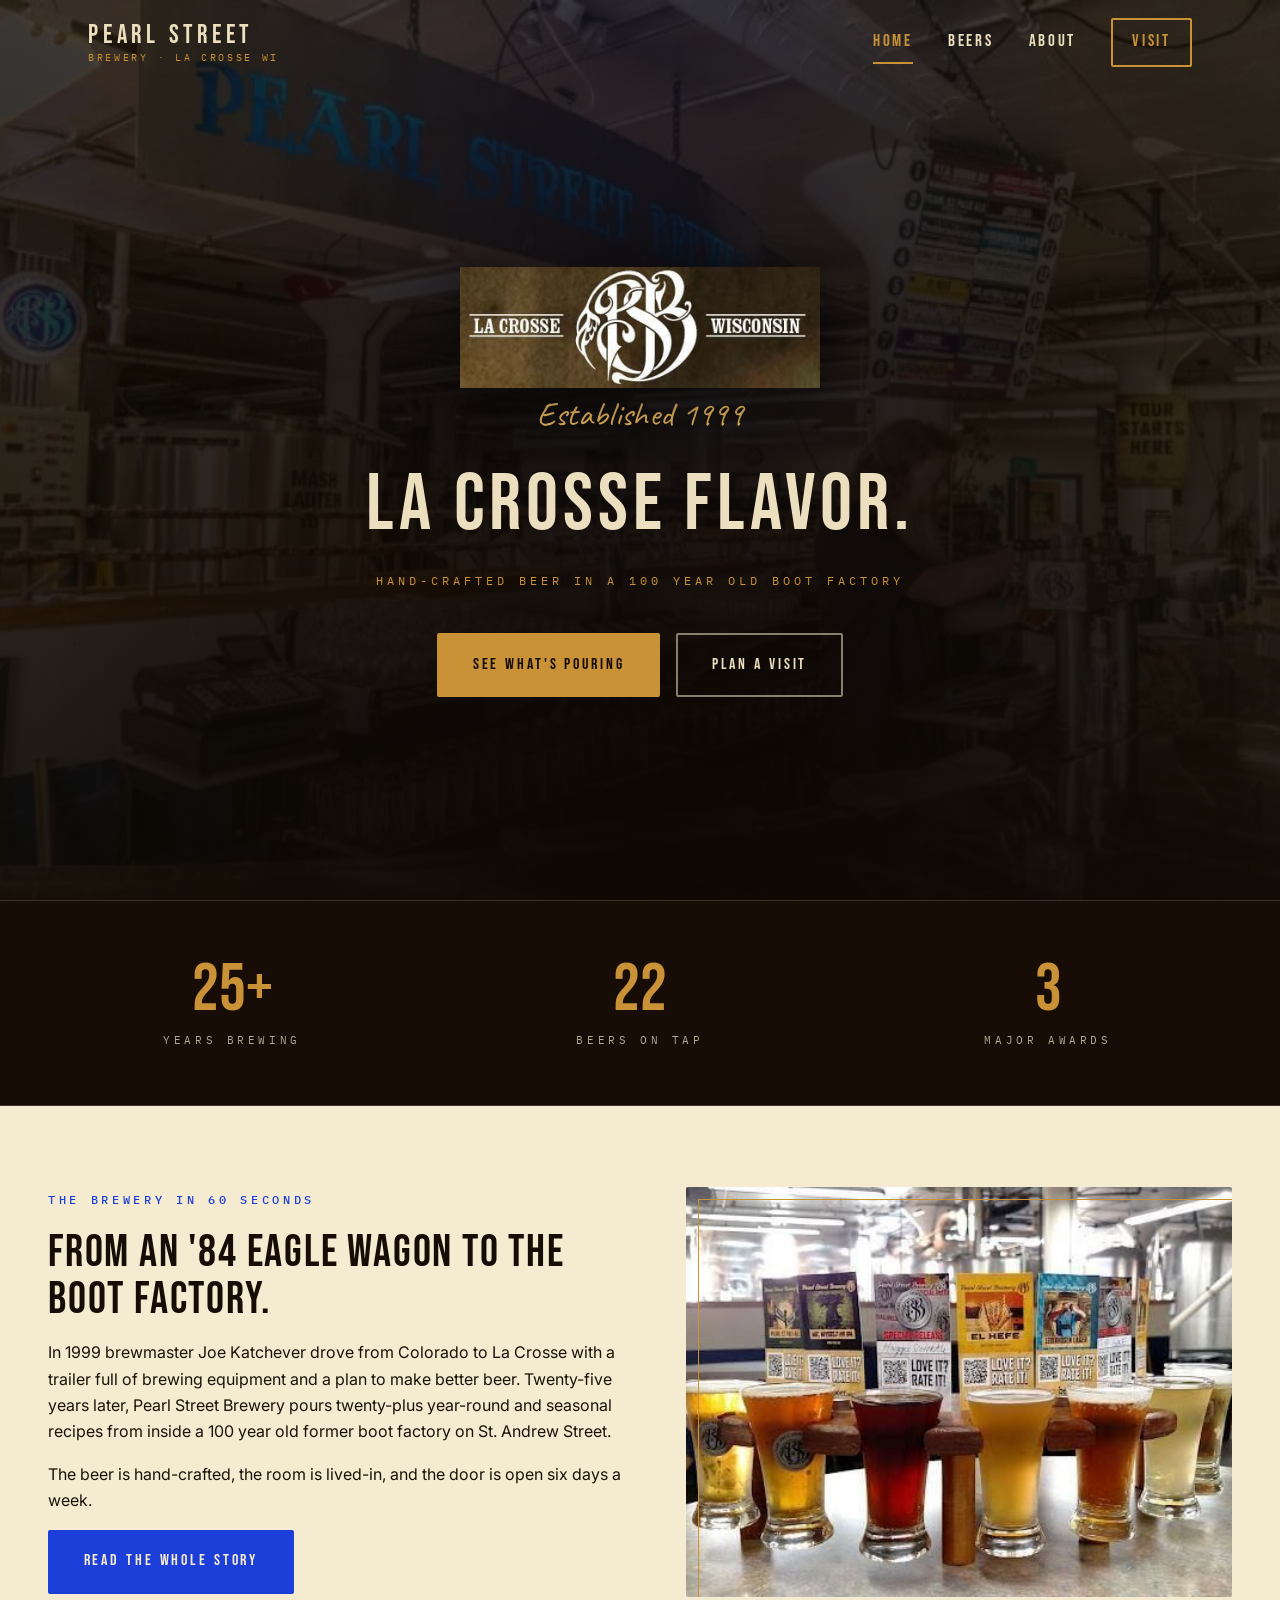
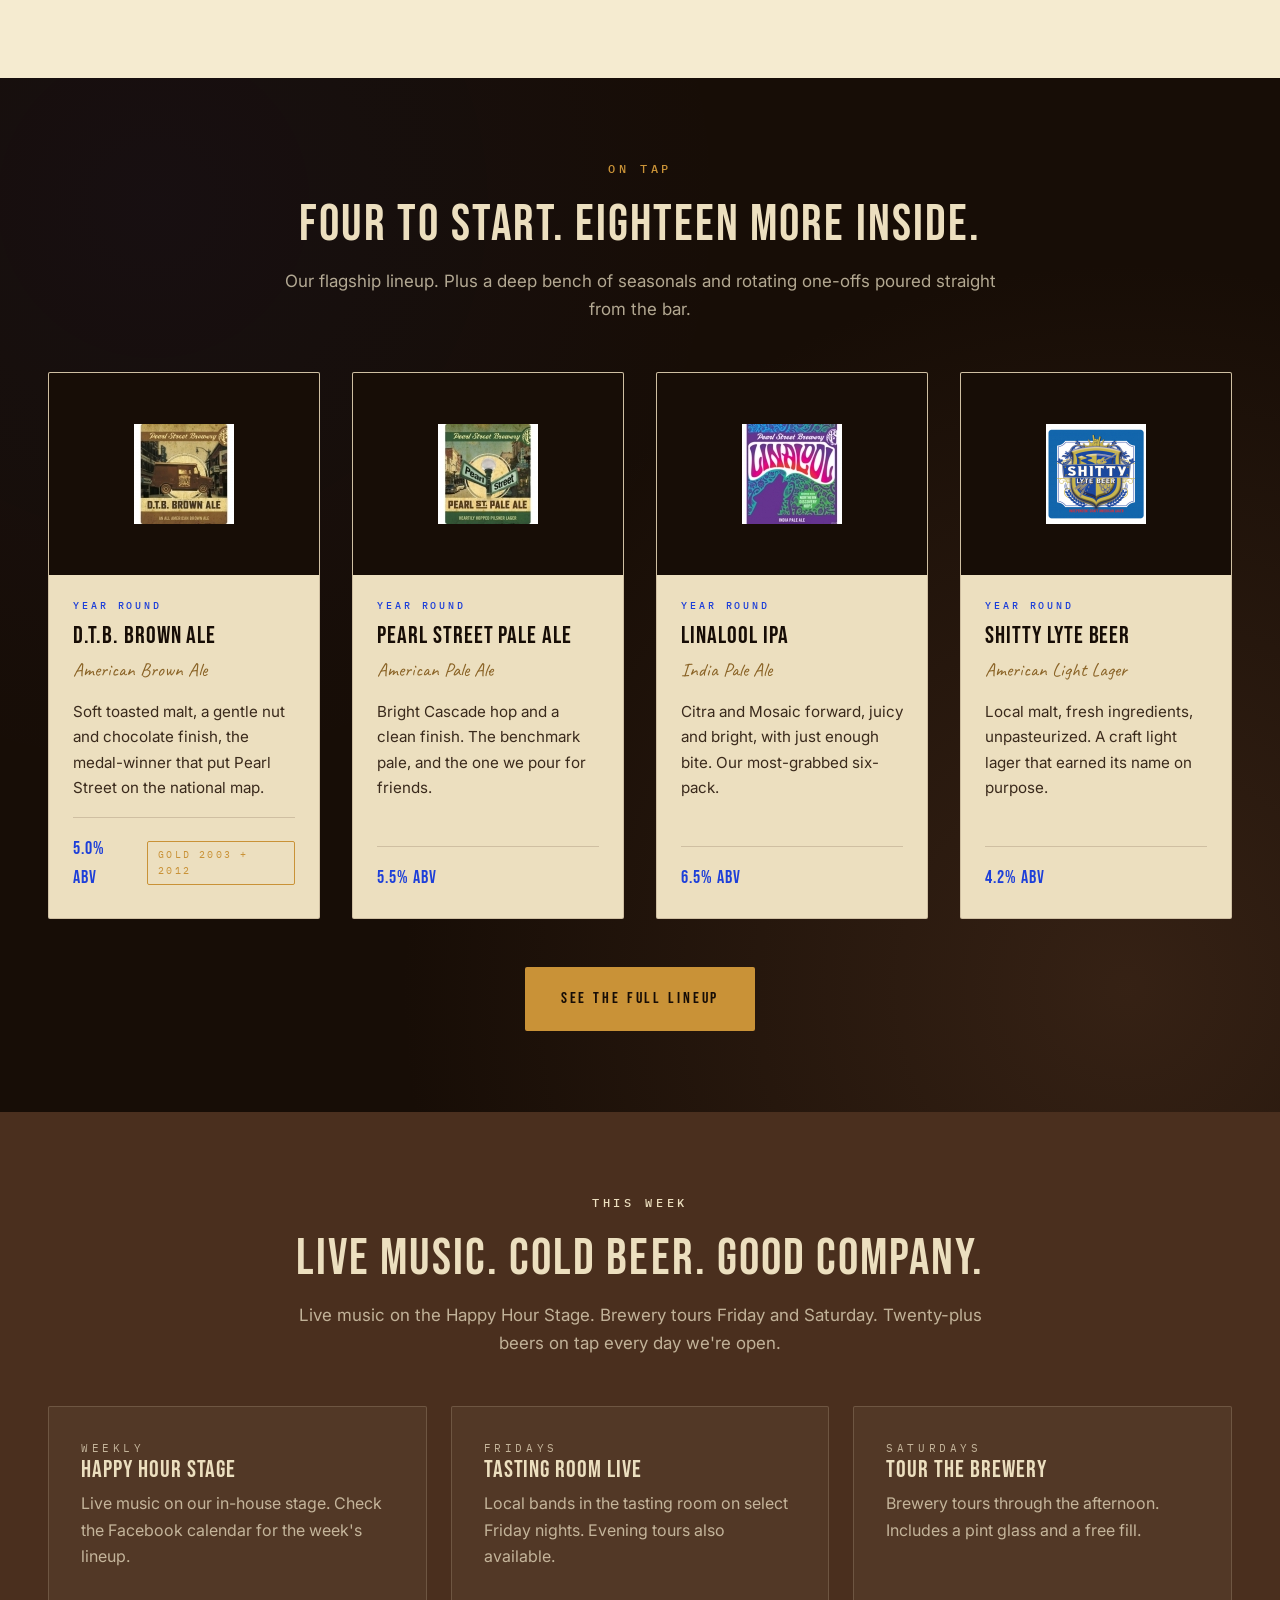
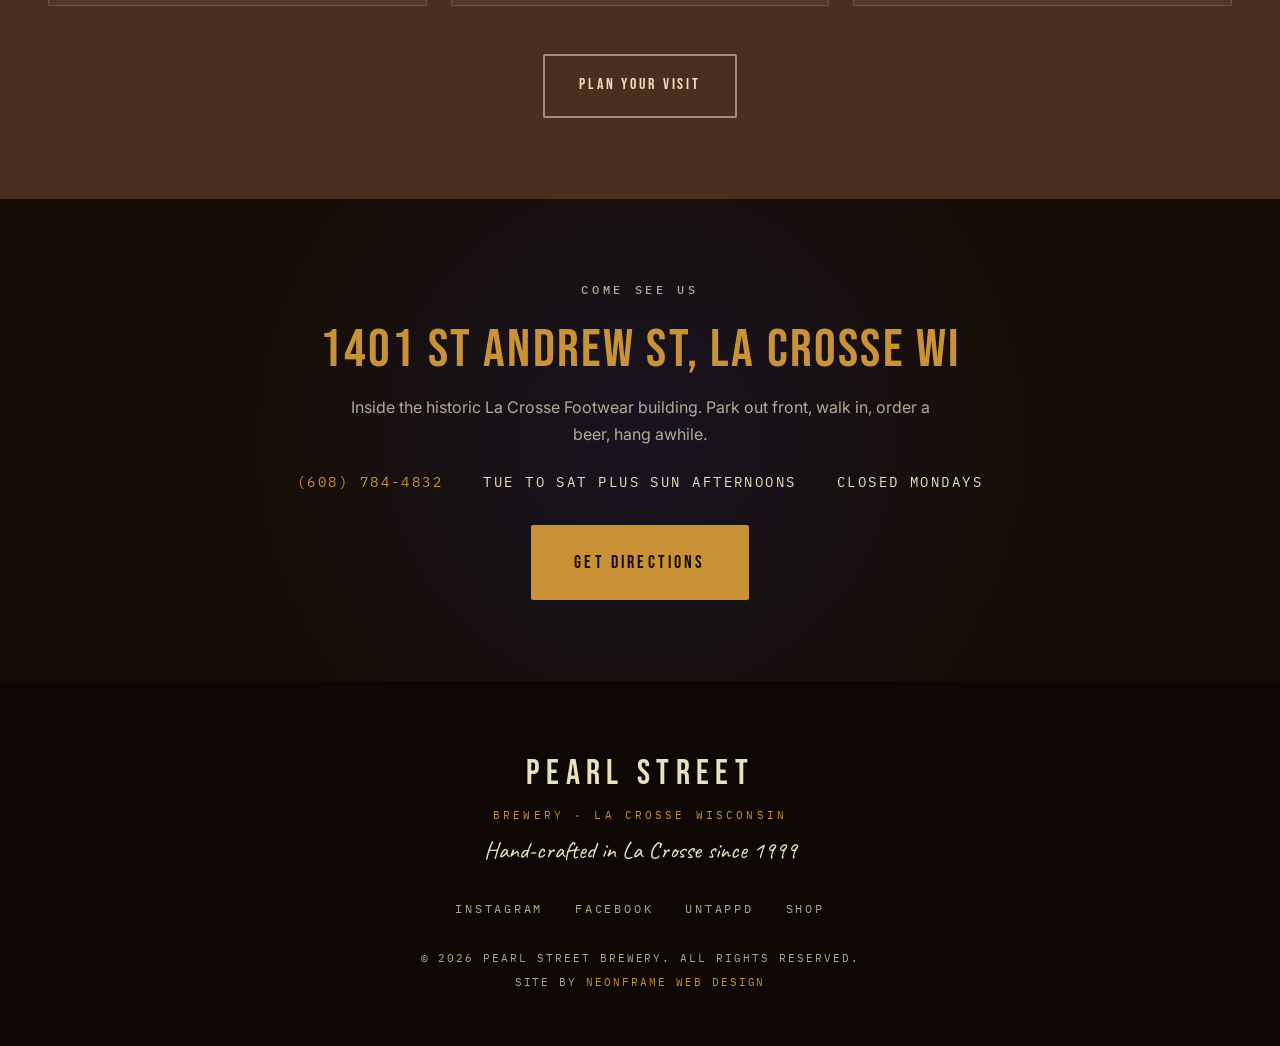
==== commit ef45157b: "Perf pass 2: WebP heroes and non-blocking fonts - Convert all 3 hero background images to WebP (addi" ====
--- a/index.html
+++ b/index.html
@@ -6,10 +6,12 @@
 <title>Pearl Street Brewery, La Crosse Wisconsin Since 1999</title>
 <meta name="description" content="Pearl Street Brewery in La Crosse, Wisconsin. Twenty-plus hand-crafted beers on tap inside a 100 year old boot factory. Tasting room open six days a week.">
 <link rel="icon" type="image/jpeg" href="images/logo.jpg">
-<link rel="preload" as="image" href="images/exterior_boot_factory.jpg" fetchpriority="high">
+<link rel="preload" as="image" href="images/exterior_boot_factory.webp" fetchpriority="high" type="image/webp">
 <link rel="preconnect" href="https://fonts.googleapis.com">
 <link rel="preconnect" href="https://fonts.gstatic.com" crossorigin>
-<link href="https://fonts.googleapis.com/css2?family=Bebas+Neue&family=Inter:wght@400;500;600;700&family=Caveat:wght@500;700&family=IBM+Plex+Mono:wght@400;500&display=swap" rel="stylesheet">
+<link rel="preload" href="https://fonts.googleapis.com/css2?family=Bebas+Neue&family=Inter:wght@400;500&family=Caveat&family=IBM+Plex+Mono:wght@400;500&display=swap" as="style">
+<link rel="stylesheet" href="https://fonts.googleapis.com/css2?family=Bebas+Neue&family=Inter:wght@400;500&family=Caveat&family=IBM+Plex+Mono:wght@400;500&display=swap" media="print" onload="this.media='all'">
+<noscript><link rel="stylesheet" href="https://fonts.googleapis.com/css2?family=Bebas+Neue&family=Inter:wght@400;500&family=Caveat&family=IBM+Plex+Mono:wght@400;500&display=swap"></noscript>
 <link rel="stylesheet" href="style.css">
 </head>
 <body class="is-home">
@@ -35,7 +37,7 @@
 <main>
 
 <section class="hero" id="hero">
-  <div class="hero__bg" style="background-image: url('images/exterior_boot_factory.jpg')" aria-hidden="true"></div>
+  <div class="hero__bg" style="background-image: url('images/exterior_boot_factory.webp')" aria-hidden="true"></div>
   <div class="hero__inner">
     <div class="hero__brand">
       <img width="419" height="141" src="images/logo.jpg" alt="Pearl Street Brewery logo, La Crosse Wisconsin" class="hero__logo">
